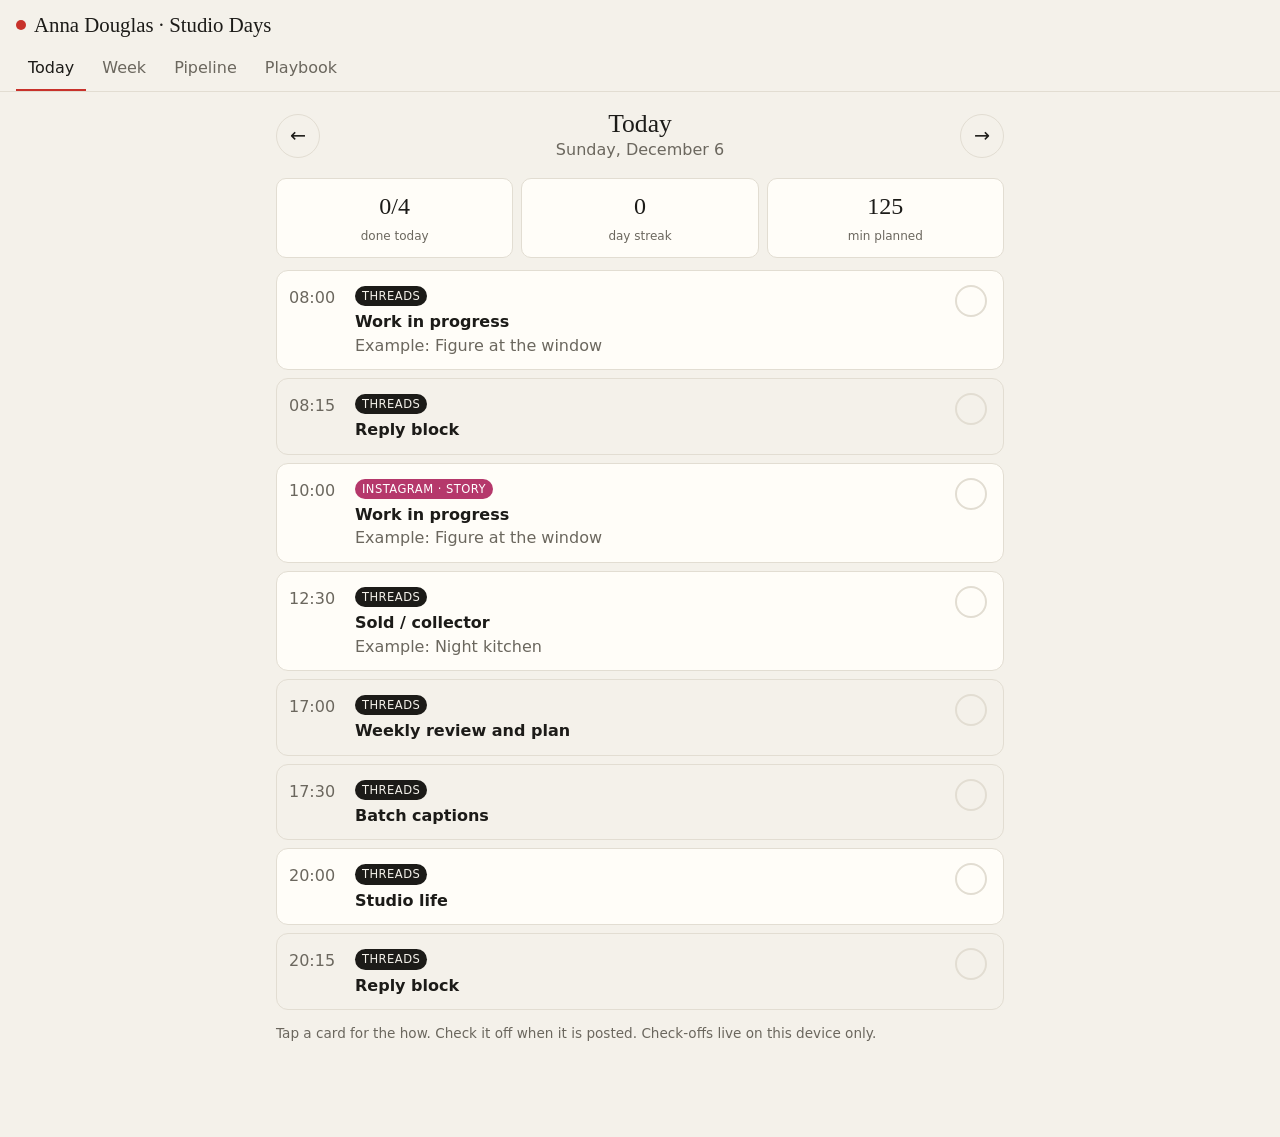
==== anna/index.html @ a225995e "Studio Days: daily posting planner, work pipeline, and calendar feed for Anna Douglas Static app und" ====
<!doctype html>
<html lang="en">
<head>
  <meta charset="utf-8">
  <meta name="viewport" content="width=device-width, initial-scale=1, viewport-fit=cover">
  <meta name="robots" content="noindex">
  <title>Studio Days</title>
  <meta name="description" content="Daily posting plan and work pipeline for Anna Douglas.">
  <meta name="theme-color" content="#f4f1ea">
  <link rel="stylesheet" href="css/app.css">
</head>
<body>
  <header class="top">
    <div class="brand"><span class="dot"></span><span id="artist">Studio Days</span></div>
    <nav class="tabs" role="tablist">
      <button data-tab="today" class="on">Today</button>
      <button data-tab="week">Week</button>
      <button data-tab="pipeline">Pipeline</button>
      <button data-tab="playbook">Playbook</button>
    </nav>
  </header>

  <main>
    <section id="tab-today" class="tab on">
      <div class="daybar">
        <button id="prev" aria-label="Previous day">&larr;</button>
        <div class="daytitle"><div id="dayname">Loading</div><div id="daymeta" class="muted"></div></div>
        <button id="next" aria-label="Next day">&rarr;</button>
      </div>
      <div class="stats">
        <div class="stat"><b id="doneCount">0</b><span>done today</span></div>
        <div class="stat"><b id="streak">0</b><span>day streak</span></div>
        <div class="stat"><b id="minutes">0</b><span>min planned</span></div>
      </div>
      <div id="warnings"></div>
      <ol id="agenda" class="agenda"></ol>
      <p class="muted small">Tap a card for the how. Check it off when it is posted. Check-offs live on this device only.</p>
    </section>

    <section id="tab-week" class="tab">
      <div class="daybar">
        <button id="wprev" aria-label="Previous week">&larr;</button>
        <div class="daytitle"><div id="weektitle">Week</div><div class="muted">Mon to Sun</div></div>
        <button id="wnext" aria-label="Next week">&rarr;</button>
      </div>
      <div id="load" class="load"></div>
      <div id="week" class="week"></div>
    </section>

    <section id="tab-pipeline" class="tab">
      <p class="muted">Every work moves idea &rarr; in-progress &rarr; finished &rarr; listed &rarr; sold. Set a drop date and the drop posts schedule themselves. Set a finished date and the reveal, story, and prints posts do too.</p>
      <div id="pipelineNote" class="note"></div>
      <form id="addWork" class="addwork">
        <input name="title" placeholder="New work title" required>
        <select name="stage"></select>
        <button type="submit">Add</button>
      </form>
      <div id="pipeline"></div>
      <div class="row">
        <button id="exportWorks" class="btn">Download works.json</button>
        <button id="resetWorks" class="btn ghost">Reset to repo version</button>
      </div>
      <p class="muted small">Changes here save on this device. To push them into the shared calendar feed, download works.json and replace <code>anna/data/works.json</code> in the repo.</p>
    </section>

    <section id="tab-playbook" class="tab">
      <h2>Platforms</h2>
      <div id="platforms"></div>
      <h2>Post types, in the order a work lives through them</h2>
      <div id="types"></div>
      <h2>Google Calendar</h2>
      <ol class="steps">
        <li>Copy this feed address: <code id="icsUrl"></code> <button id="copyIcs" class="btn tiny">Copy</button></li>
        <li>In Google Calendar on the web: Other calendars &rarr; <b>+</b> &rarr; <b>From URL</b> &rarr; paste &rarr; Add calendar.</li>
        <li>Every slot shows up as an event with a reminder and the full instructions in the description. Google refreshes the feed about once a day.</li>
      </ol>
    </section>
  </main>

  <script type="module" src="js/app.js"></script>
</body>
</html>
---- anna/css/app.css ----
:root {
  --bg: #f4f1ea; --card: #fffdf8; --ink: #1c1b18; --ink-2: #6b675e; --line: #e2ddd2;
  --accent: #c8322b; --ok: #2f7d4f;
  --threads: #1c1b18; --instagram: #b5386b; --tiktok: #0f8f8a; --pinterest: #c8322b; --email: #7a5cc4; --shop: #a87a1f; --youtube: #c8322b;
  --sans: system-ui, -apple-system, "Helvetica Neue", Helvetica, Arial, sans-serif;
  --serif: "Instrument Serif", Georgia, "Times New Roman", serif;
}
@media (prefers-color-scheme: dark) {
  :root:not([data-theme="light"]) {
    --bg: #121211; --card: #1b1b19; --ink: #ece9e2; --ink-2: #a39f97; --line: #2c2b28; --threads: #ece9e2;
  }
}
:root[data-theme="dark"] { --bg: #121211; --card: #1b1b19; --ink: #ece9e2; --ink-2: #a39f97; --line: #2c2b28; --threads: #ece9e2; }
* { box-sizing: border-box; }
html { background: var(--bg); }
body { margin: 0; background: var(--bg); color: var(--ink); font-family: var(--sans); font-size: 16px; line-height: 1.45; -webkit-font-smoothing: antialiased; }
button { font: inherit; color: inherit; background: none; border: 0; padding: 0; cursor: pointer; }
code { font-family: ui-monospace, SFMono-Regular, Menlo, monospace; font-size: .85em; background: var(--line); padding: 1px 5px; border-radius: 4px; word-break: break-all; }
h2 { font-family: var(--serif); font-weight: 400; font-size: 1.5rem; margin: 28px 0 10px; }
main { max-width: 760px; margin: 0 auto; padding: 0 16px 80px; }
.muted { color: var(--ink-2); }
.small { font-size: .85rem; }

.top { position: sticky; top: 0; z-index: 5; background: var(--bg); border-bottom: 1px solid var(--line); padding: 10px 16px 0; }
.brand { font-family: var(--serif); font-size: 1.3rem; display: flex; align-items: center; gap: 8px; }
.dot { width: 10px; height: 10px; border-radius: 50%; background: var(--accent); display: inline-block; }
.tabs { display: flex; gap: 4px; margin-top: 6px; overflow-x: auto; }
.tabs button { padding: 10px 12px; border-bottom: 2px solid transparent; color: var(--ink-2); white-space: nowrap; }
.tabs button.on { color: var(--ink); border-color: var(--accent); }
.tab { display: none; } .tab.on { display: block; }

.daybar { display: flex; align-items: center; justify-content: space-between; padding: 18px 0 8px; }
.daybar > button { width: 44px; height: 44px; border-radius: 50%; border: 1px solid var(--line); font-size: 1.2rem; }
.daytitle { text-align: center; }
.daytitle div:first-child { font-family: var(--serif); font-size: 1.6rem; line-height: 1.1; }
.stats { display: flex; gap: 8px; margin: 8px 0 12px; }
.stat { flex: 1; background: var(--card); border: 1px solid var(--line); border-radius: 10px; padding: 10px; text-align: center; }
.stat b { display: block; font-size: 1.5rem; font-family: var(--serif); font-weight: 400; }
.stat span { font-size: .75rem; color: var(--ink-2); }

.agenda { list-style: none; padding: 0; margin: 0; display: flex; flex-direction: column; gap: 8px; }
.card { background: var(--card); border: 1px solid var(--line); border-radius: 12px; padding: 12px; display: grid; grid-template-columns: 56px 1fr 36px; gap: 10px; align-items: start; }
.card.done { opacity: .5; }
.card.done .title { text-decoration: line-through; }
.card .time { font-variant-numeric: tabular-nums; color: var(--ink-2); padding-top: 3px; }
.card .title { font-weight: 600; }
.card .wname { color: var(--ink-2); }
.card .why { color: var(--accent); font-size: .85rem; margin-top: 2px; }
.card .warn { color: var(--accent); font-size: .85rem; }
.chip { display: inline-block; font-size: .72rem; letter-spacing: .04em; text-transform: uppercase; padding: 2px 7px; border-radius: 999px; color: #fff; margin-bottom: 4px; }
.chip.threads { background: var(--threads); color: var(--bg); }
.chip.instagram { background: var(--instagram); } .chip.tiktok { background: var(--tiktok); } .chip.pinterest { background: var(--pinterest); }
.chip.email { background: var(--email); } .chip.shop { background: var(--shop); } .chip.youtube { background: var(--youtube); }
.card .how { display: none; margin-top: 8px; padding-top: 8px; border-top: 1px dashed var(--line); font-size: .9rem; white-space: pre-wrap; }
.card.open .how { display: block; }
.card .main { cursor: pointer; min-width: 0; }
.check { width: 32px; height: 32px; border-radius: 50%; border: 2px solid var(--line); display: grid; place-items: center; margin-top: 2px; }
.check.on { background: var(--ok); border-color: var(--ok); color: #fff; }
.milestone { border-left: 4px solid var(--accent); }
.ritual { background: transparent; }

.load { display: flex; flex-wrap: wrap; gap: 6px; margin: 4px 0 12px; }
.load span { font-size: .8rem; border: 1px solid var(--line); border-radius: 999px; padding: 3px 9px; }
.load span.under { border-color: var(--accent); color: var(--accent); }
.week { display: grid; grid-template-columns: 1fr; gap: 8px; }
@media (min-width: 720px) { .week { grid-template-columns: repeat(7, 1fr); } }
.day { background: var(--card); border: 1px solid var(--line); border-radius: 10px; padding: 8px; font-size: .82rem; }
.day h4 { margin: 0 0 6px; font-weight: 600; cursor: pointer; }
.day h4.today { color: var(--accent); }
.day div { padding: 2px 0; border-top: 1px solid var(--line); }
.day .m { color: var(--accent); }
.day .r { color: var(--ink-2); }

.note { background: var(--card); border: 1px solid var(--line); border-radius: 10px; padding: 10px; font-size: .9rem; margin-bottom: 10px; }
.note:empty { display: none; }
.addwork { display: flex; gap: 6px; margin-bottom: 14px; }
.addwork input, .addwork select, .work select, .work input { font: inherit; color: var(--ink); background: var(--card); border: 1px solid var(--line); border-radius: 8px; padding: 8px; }
.addwork input { flex: 1; min-width: 0; }
.addwork button, .btn { background: var(--ink); color: var(--bg); border-radius: 8px; padding: 8px 14px; }
.btn.ghost { background: transparent; color: var(--ink); border: 1px solid var(--line); }
.btn.tiny { padding: 2px 8px; font-size: .8rem; }
.row { display: flex; gap: 8px; margin-top: 16px; flex-wrap: wrap; }
.stagehead { font-size: .75rem; letter-spacing: .08em; text-transform: uppercase; color: var(--ink-2); margin: 18px 0 6px; }
.work { background: var(--card); border: 1px solid var(--line); border-radius: 12px; padding: 10px 12px; margin-bottom: 8px; }
.work .t { font-weight: 600; display: flex; justify-content: space-between; gap: 8px; }
.work .t button { color: var(--ink-2); font-size: .8rem; }
.work .fields { display: grid; grid-template-columns: 1fr 1fr; gap: 6px; margin-top: 8px; font-size: .85rem; }
.work label { display: flex; flex-direction: column; gap: 2px; color: var(--ink-2); }
.work label.inline { flex-direction: row; align-items: center; gap: 6px; }
.work input[type="date"] { min-width: 0; }

.pf { background: var(--card); border: 1px solid var(--line); border-radius: 12px; padding: 12px; margin-bottom: 8px; }
.pf h3 { margin: 0 0 4px; font-size: 1.05rem; display: flex; align-items: center; gap: 8px; }
.pf .off { font-size: .75rem; color: var(--ink-2); }
.pf p { margin: 4px 0; font-size: .9rem; }
.pf ul { margin: 4px 0 0 18px; padding: 0; font-size: .88rem; }
.pf .k { color: var(--ink-2); }
.steps li { margin-bottom: 8px; }
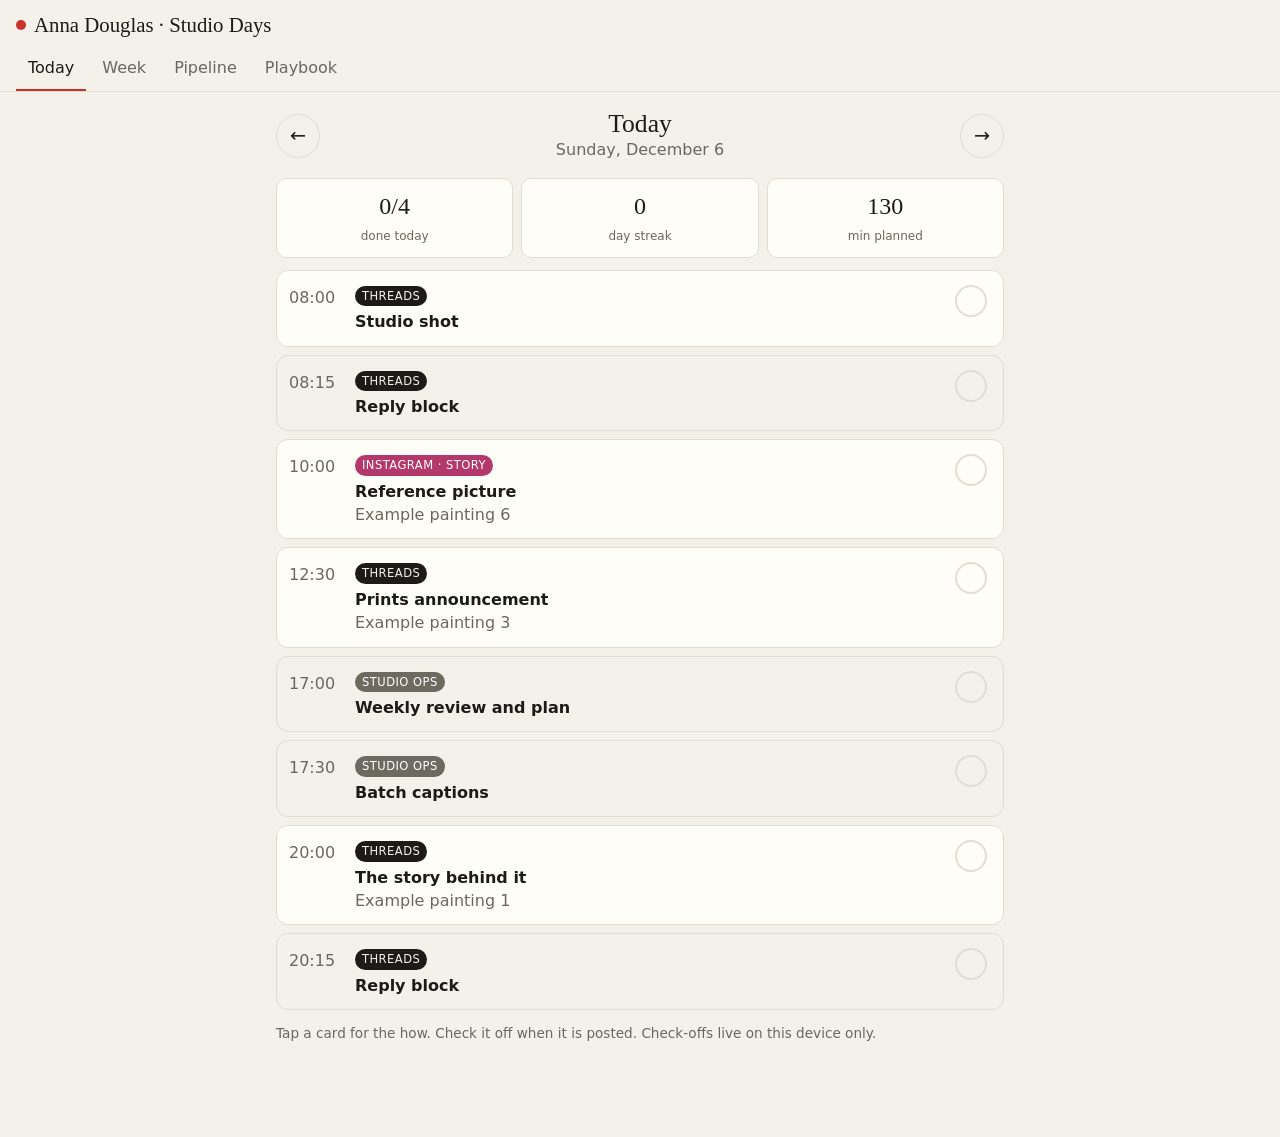
==== commit 9da73d9f: "Studio Days: Anna's real platforms, post types, and per-painting campaigns Threads, Substack, Instag" ====
--- a/anna/index.html
+++ b/anna/index.html
@@ -48,7 +48,7 @@
     </section>
 
     <section id="tab-pipeline" class="tab">
-      <p class="muted">Every work moves idea &rarr; in-progress &rarr; finished &rarr; listed &rarr; sold. Set a drop date and the drop posts schedule themselves. Set a finished date and the reveal, story, and prints posts do too.</p>
+      <p class="muted">Every painting moves idea &rarr; in-progress &rarr; finished &rarr; listed &rarr; sold. Set a finished date and the reveal, video, and story posts schedule themselves. Set a listed date and the for-sale and prints posts do. Set a drop date and the whole drop sequence does. The row under each painting shows which of its lifecycle posts have gone out.</p>
       <div id="pipelineNote" class="note"></div>
       <form id="addWork" class="addwork">
         <input name="title" placeholder="New work title" required>
--- a/anna/css/app.css
+++ b/anna/css/app.css
@@ -1,7 +1,7 @@
 :root {
   --bg: #f4f1ea; --card: #fffdf8; --ink: #1c1b18; --ink-2: #6b675e; --line: #e2ddd2;
   --accent: #c8322b; --ok: #2f7d4f;
-  --threads: #1c1b18; --instagram: #b5386b; --tiktok: #0f8f8a; --pinterest: #c8322b; --email: #7a5cc4; --shop: #a87a1f; --youtube: #c8322b;
+  --threads: #1c1b18; --instagram: #b5386b; --tiktok: #0f8f8a; --pinterest: #c8322b; --substack: #d9641e; --facebook: #2b5fb3; --shop: #6f6a5f; --youtube: #c8322b;
   --sans: system-ui, -apple-system, "Helvetica Neue", Helvetica, Arial, sans-serif;
   --serif: "Instrument Serif", Georgia, "Times New Roman", serif;
 }
@@ -50,7 +50,7 @@
 .chip { display: inline-block; font-size: .72rem; letter-spacing: .04em; text-transform: uppercase; padding: 2px 7px; border-radius: 999px; color: #fff; margin-bottom: 4px; }
 .chip.threads { background: var(--threads); color: var(--bg); }
 .chip.instagram { background: var(--instagram); } .chip.tiktok { background: var(--tiktok); } .chip.pinterest { background: var(--pinterest); }
-.chip.email { background: var(--email); } .chip.shop { background: var(--shop); } .chip.youtube { background: var(--youtube); }
+.chip.substack { background: var(--substack); } .chip.facebook { background: var(--facebook); } .chip.shop { background: var(--shop); } .chip.youtube { background: var(--youtube); }
 .card .how { display: none; margin-top: 8px; padding-top: 8px; border-top: 1px dashed var(--line); font-size: .9rem; white-space: pre-wrap; }
 .card.open .how { display: block; }
 .card .main { cursor: pointer; min-width: 0; }
@@ -96,3 +96,8 @@
 .pf ul { margin: 4px 0 0 18px; padding: 0; font-size: .88rem; }
 .pf .k { color: var(--ink-2); }
 .steps li { margin-bottom: 8px; }
+
+.cov { display: flex; flex-wrap: wrap; gap: 4px; margin-top: 8px; }
+.cov span { font-size: .7rem; border: 1px solid var(--line); border-radius: 999px; padding: 1px 7px; color: var(--ink-2); }
+.cov span.due { border-color: var(--accent); color: var(--accent); }
+.cov span.on { background: var(--ok); border-color: var(--ok); color: #fff; }
